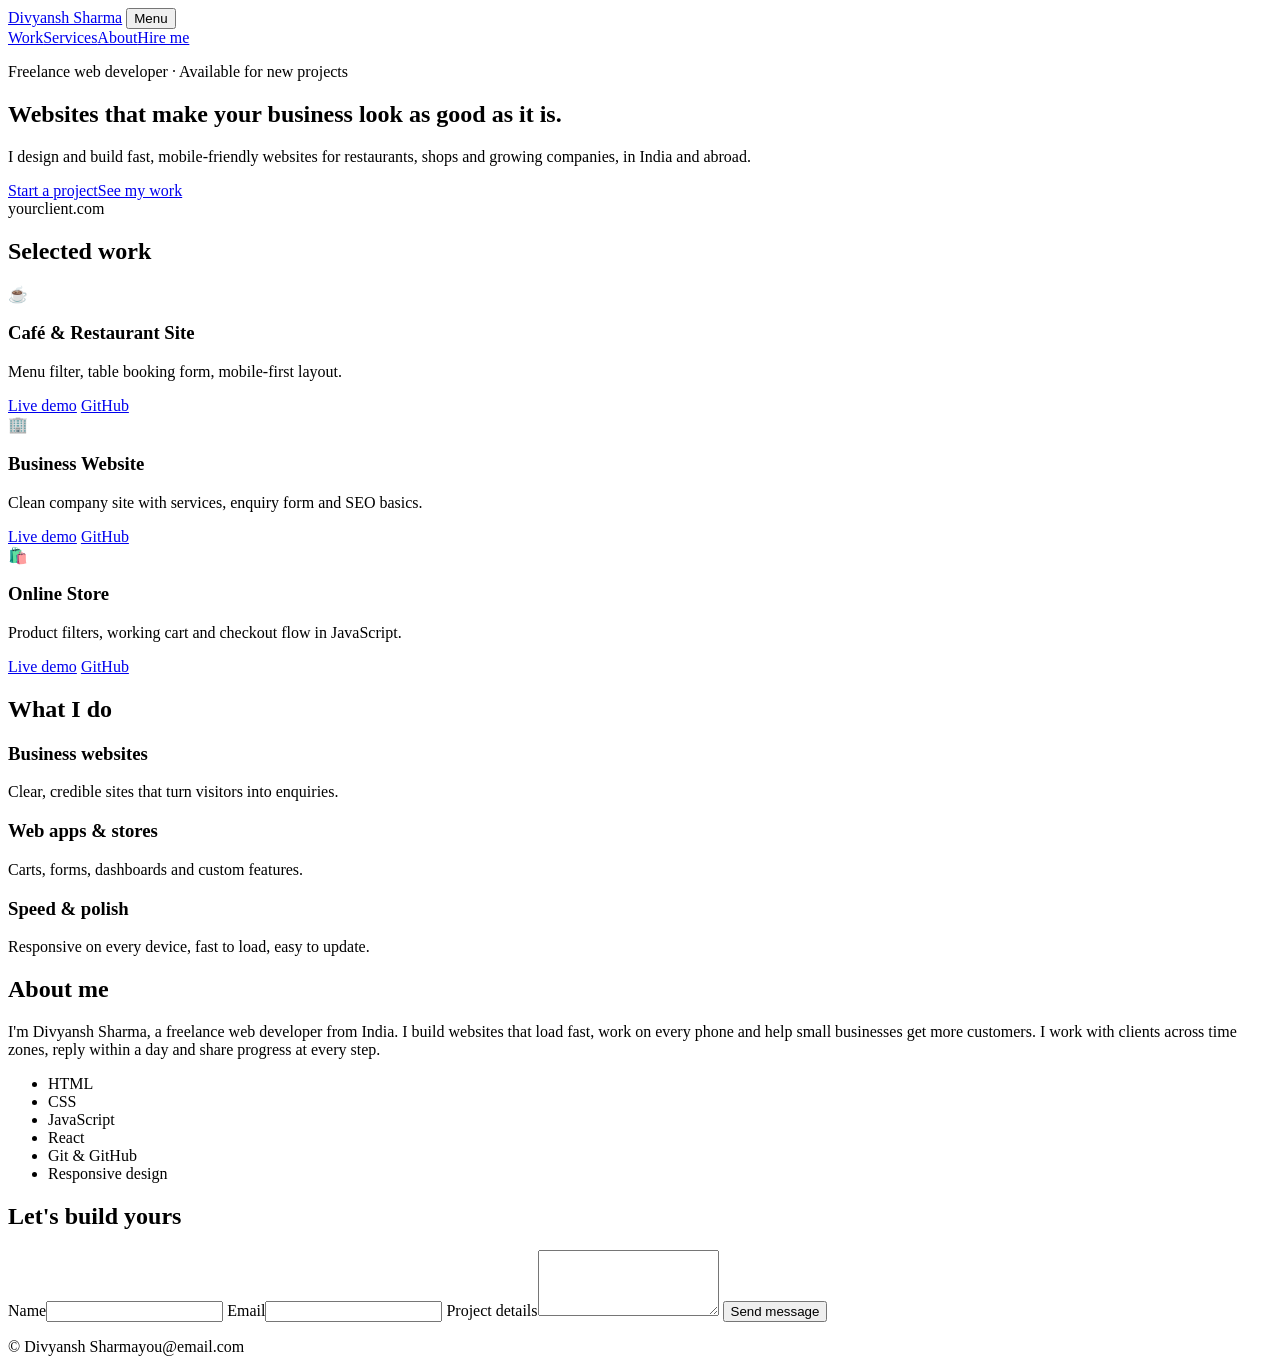
==== index.html @ 746f1582 "Add files via upload" ====
<!DOCTYPE html>
<html lang="en">
<head>
<meta charset="UTF-8">
<meta name="viewport" content="width=device-width, initial-scale=1">
<title>Divyansh Sharma — Freelance Web Developer</title>
<meta name="description" content="Freelance web developer building fast, responsive websites for businesses in India and worldwide.">
<link rel="preconnect" href="https://fonts.googleapis.com">
<link rel="preconnect" href="https://fonts.gstatic.com" crossorigin>
<link href="https://fonts.googleapis.com/css2?family=Fraunces:opsz,wght@9..144,400;9..144,600&family=Manrope:wght@400;500;700&display=swap" rel="stylesheet">
<link rel="stylesheet" href="css/style.css">
</head>
<body>
<header class="nav">
  <a class="logo" href="#top">Divyansh Sharma</a>
  <button class="burger" aria-label="Menu" aria-expanded="false">Menu</button>
  <nav id="menu">
    <a href="#work">Work</a><a href="#services">Services</a><a href="#about">About</a><a class="btn small" href="#contact">Hire me</a>
  </nav>
</header>

<main id="top">
  <section class="hero wrap">
    <div class="hero-text">
      <p class="tag">Freelance web developer · Available for new projects</p>
      <h1>Websites that make your business look as good as it is.</h1>
      <p class="lead">I design and build fast, mobile-friendly websites for restaurants, shops and growing companies, in India and abroad.</p>
      <div class="cta"><a class="btn" href="#contact">Start a project</a><a class="btn ghost" href="#work">See my work</a></div>
    </div>
    <div class="browser" aria-hidden="true">
      <div class="bar"><i></i><i></i><i></i><span>yourclient.com</span></div>
      <div class="screen"><b></b><em></em><em class="s"></em><div class="tiles"><u></u><u></u><u></u></div></div>
    </div>
  </section>

  <section class="wrap" id="work">
    <h2>Selected work</h2>
    <div class="grid">
      <article class="card"><div class="thumb t1">☕</div><h3>Café &amp; Restaurant Site</h3><p>Menu filter, table booking form, mobile-first layout.</p><a href="projects/cafe.html">Live demo</a> <a href="#">GitHub</a></article>
      <article class="card"><div class="thumb t2">🏢</div><h3>Business Website</h3><p>Clean company site with services, enquiry form and SEO basics.</p><a href="projects/business.html">Live demo</a> <a href="#">GitHub</a></article>
      <article class="card"><div class="thumb t3">🛍️</div><h3>Online Store</h3><p>Product filters, working cart and checkout flow in JavaScript.</p><a href="projects/store.html">Live demo</a> <a href="#">GitHub</a></article>
    </div>
  </section>

  <section class="wrap" id="services">
    <h2>What I do</h2>
    <div class="list">
      <div><h3>Business websites</h3><p>Clear, credible sites that turn visitors into enquiries.</p></div>
      <div><h3>Web apps &amp; stores</h3><p>Carts, forms, dashboards and custom features.</p></div>
      <div><h3>Speed &amp; polish</h3><p>Responsive on every device, fast to load, easy to update.</p></div>
    </div>
  </section>

  <section class="wrap about" id="about">
    <h2>About me</h2>
    <p>I'm Divyansh Sharma, a freelance web developer from India. I build websites that load fast, work on every phone and help small businesses get more customers. I work with clients across time zones, reply within a day and share progress at every step.</p>
    <ul class="skills"><li>HTML</li><li>CSS</li><li>JavaScript</li><li>React</li><li>Git &amp; GitHub</li><li>Responsive design</li></ul>
  </section>

  <section class="wrap" id="contact">
    <h2>Let's build yours</h2>
    <form id="form" novalidate>
      <label>Name<input name="name" required></label>
      <label>Email<input name="email" type="email" required></label>
      <label>Project details<textarea name="msg" rows="4" required></textarea></label>
      <button class="btn" type="submit">Send message</button>
      <p id="status" role="status"></p>
    </form>
  </section>
</main>

<footer class="wrap foot"><span>© <span id="yr"></span> Divyansh Sharma</span><span>you@email.com</span></footer>
<script src="js/script.js"></script>
</body>
</html>
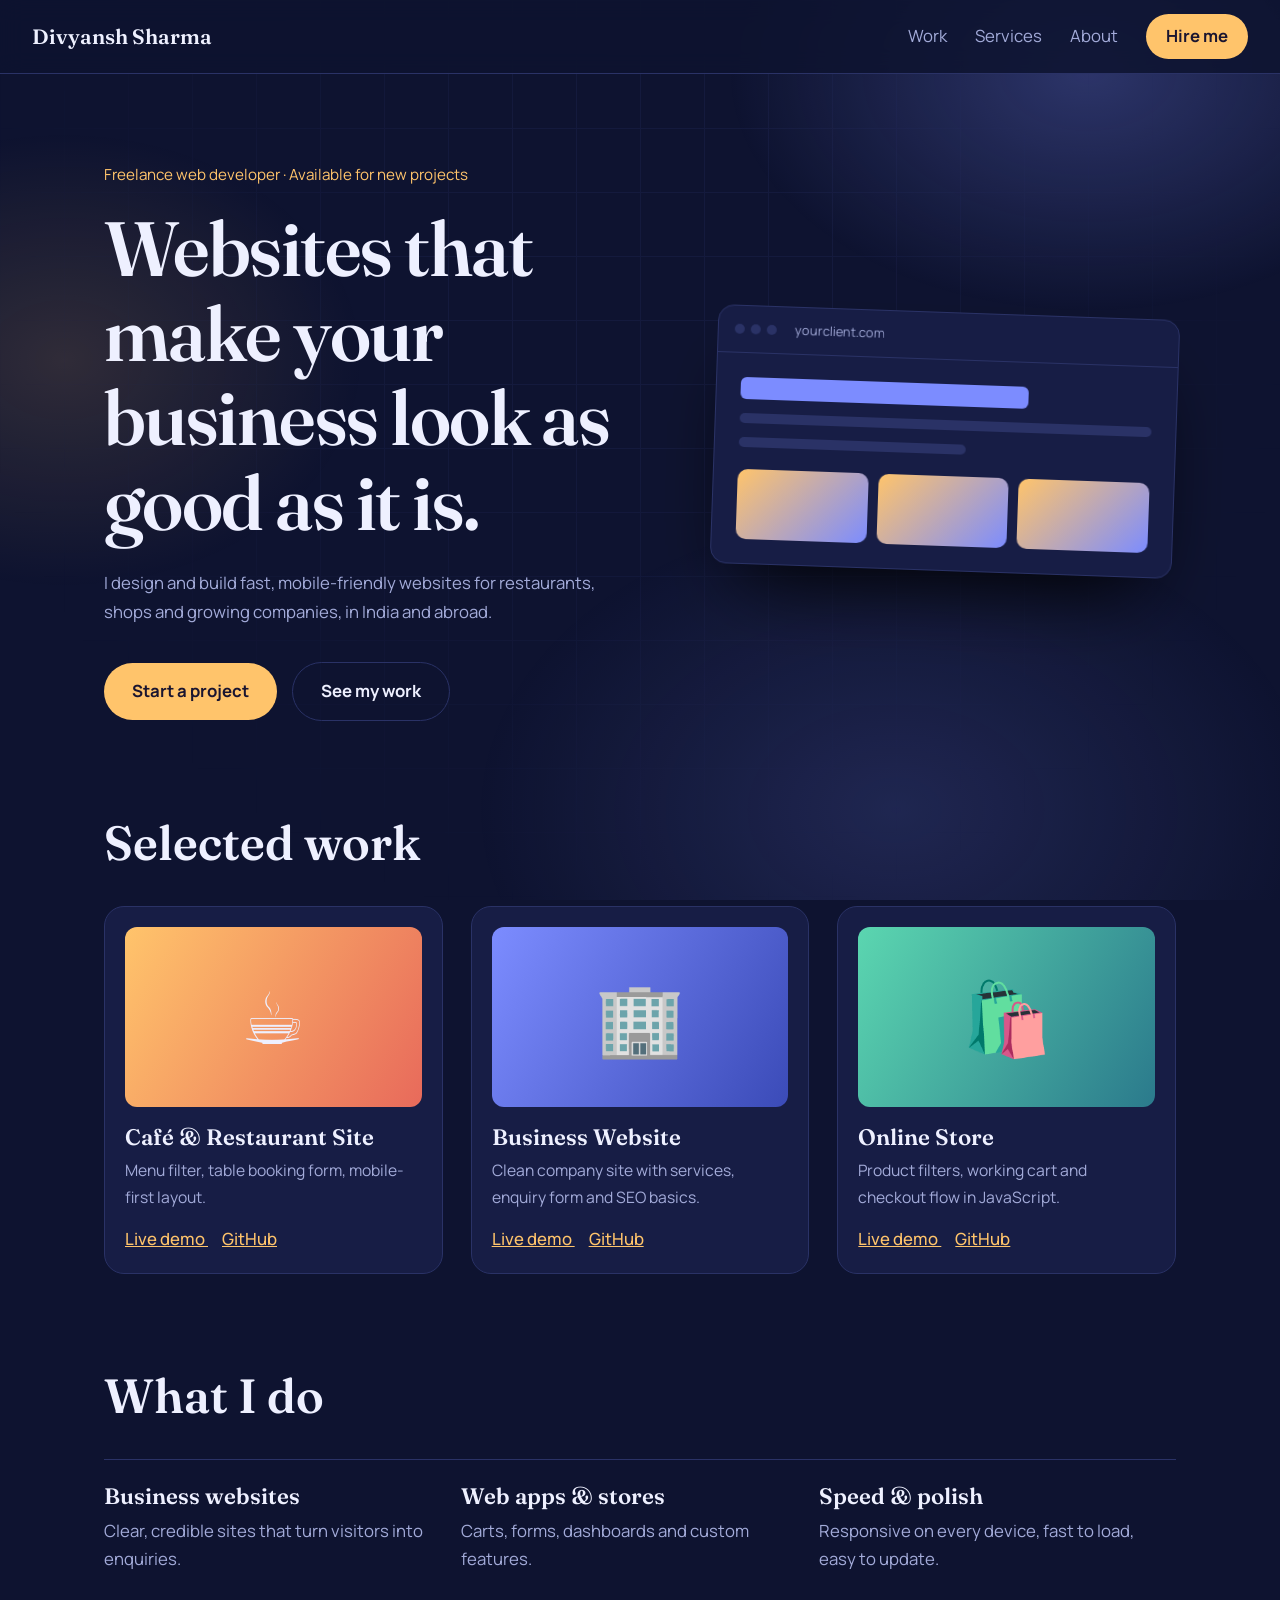
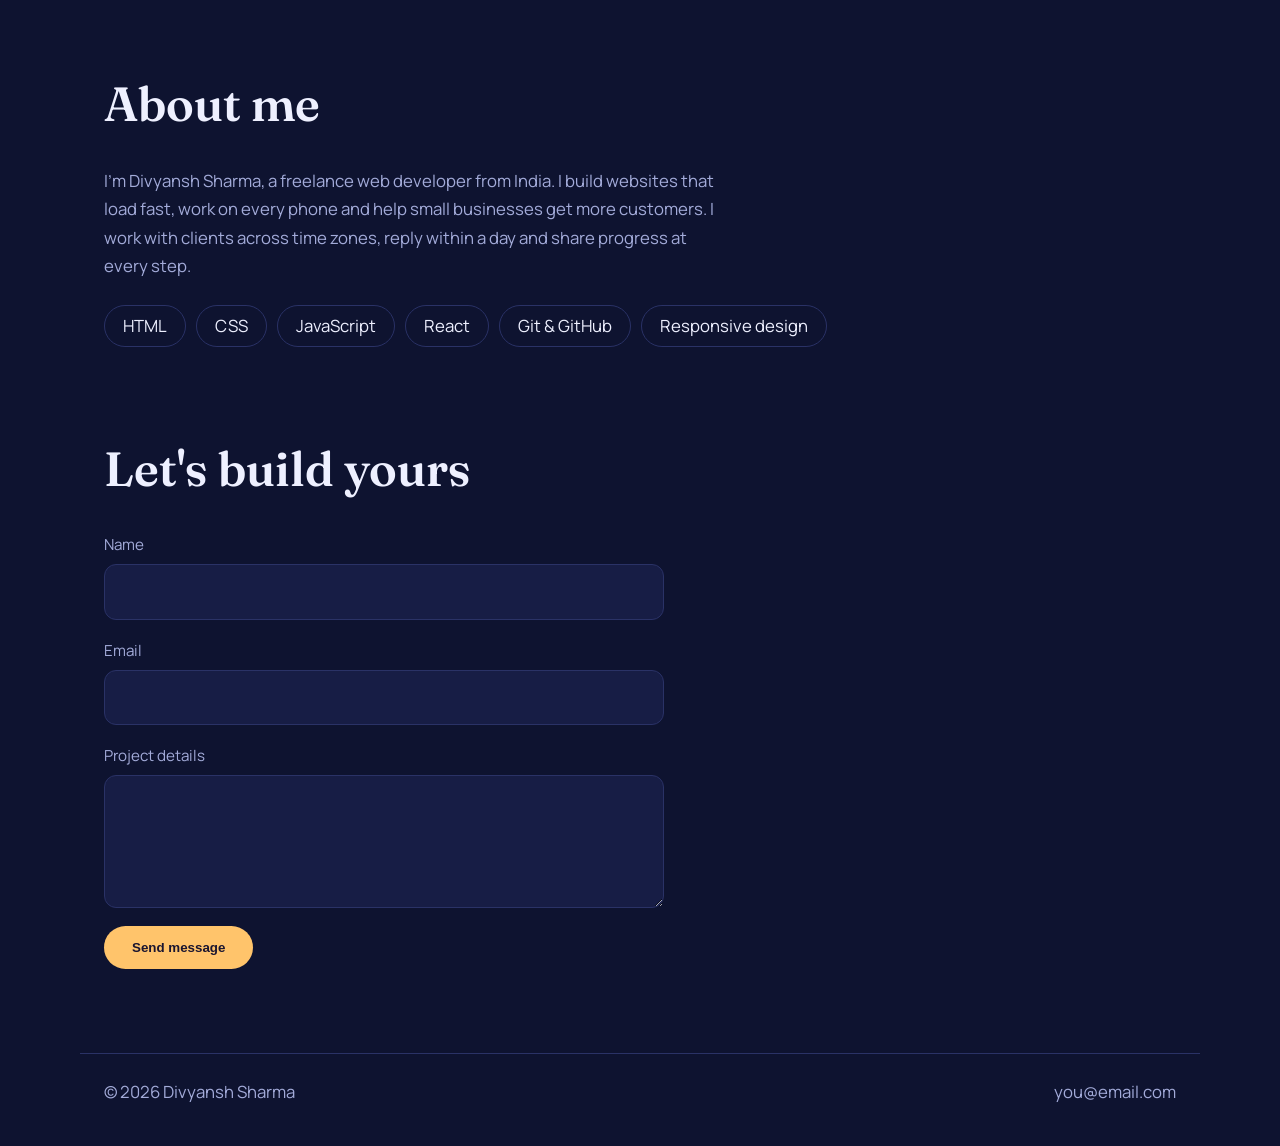
==== commit a4c0769c: "index.html" ====
--- a/index.html
+++ b/index.html
@@ -1,75 +1,334 @@
 <!DOCTYPE html>
 <html lang="en">
+
 <head>
-<meta charset="UTF-8">
-<meta name="viewport" content="width=device-width, initial-scale=1">
-<title>Divyansh Sharma — Freelance Web Developer</title>
-<meta name="description" content="Freelance web developer building fast, responsive websites for businesses in India and worldwide.">
-<link rel="preconnect" href="https://fonts.googleapis.com">
-<link rel="preconnect" href="https://fonts.gstatic.com" crossorigin>
-<link href="https://fonts.googleapis.com/css2?family=Fraunces:opsz,wght@9..144,400;9..144,600&family=Manrope:wght@400;500;700&display=swap" rel="stylesheet">
-<link rel="stylesheet" href="css/style.css">
+  <meta charset="UTF-8">
+  <meta name="viewport" content="width=device-width, initial-scale=1">
+
+  <title>Divyansh Sharma — Freelance Web Developer</title>
+
+  <meta name="description"
+    content="Freelance web developer building fast, responsive websites for businesses in India and worldwide.">
+
+  <!-- Google Fonts -->
+  <link rel="preconnect" href="https://fonts.googleapis.com">
+  <link rel="preconnect" href="https://fonts.gstatic.com" crossorigin>
+
+  <link
+    href="https://fonts.googleapis.com/css2?family=Fraunces:opsz,wght@9..144,400;9..144,600&family=Manrope:wght@400;500;700&display=swap"
+    rel="stylesheet">
+
+  <!-- CSS -->
+  <link rel="stylesheet" href="style.css">
 </head>
+
 <body>
-<header class="nav">
-  <a class="logo" href="#top">Divyansh Sharma</a>
-  <button class="burger" aria-label="Menu" aria-expanded="false">Menu</button>
-  <nav id="menu">
-    <a href="#work">Work</a><a href="#services">Services</a><a href="#about">About</a><a class="btn small" href="#contact">Hire me</a>
-  </nav>
-</header>
-
-<main id="top">
-  <section class="hero wrap">
-    <div class="hero-text">
-      <p class="tag">Freelance web developer · Available for new projects</p>
-      <h1>Websites that make your business look as good as it is.</h1>
-      <p class="lead">I design and build fast, mobile-friendly websites for restaurants, shops and growing companies, in India and abroad.</p>
-      <div class="cta"><a class="btn" href="#contact">Start a project</a><a class="btn ghost" href="#work">See my work</a></div>
-    </div>
-    <div class="browser" aria-hidden="true">
-      <div class="bar"><i></i><i></i><i></i><span>yourclient.com</span></div>
-      <div class="screen"><b></b><em></em><em class="s"></em><div class="tiles"><u></u><u></u><u></u></div></div>
-    </div>
-  </section>
-
-  <section class="wrap" id="work">
-    <h2>Selected work</h2>
-    <div class="grid">
-      <article class="card"><div class="thumb t1">☕</div><h3>Café &amp; Restaurant Site</h3><p>Menu filter, table booking form, mobile-first layout.</p><a href="projects/cafe.html">Live demo</a> <a href="#">GitHub</a></article>
-      <article class="card"><div class="thumb t2">🏢</div><h3>Business Website</h3><p>Clean company site with services, enquiry form and SEO basics.</p><a href="projects/business.html">Live demo</a> <a href="#">GitHub</a></article>
-      <article class="card"><div class="thumb t3">🛍️</div><h3>Online Store</h3><p>Product filters, working cart and checkout flow in JavaScript.</p><a href="projects/store.html">Live demo</a> <a href="#">GitHub</a></article>
-    </div>
-  </section>
-
-  <section class="wrap" id="services">
-    <h2>What I do</h2>
-    <div class="list">
-      <div><h3>Business websites</h3><p>Clear, credible sites that turn visitors into enquiries.</p></div>
-      <div><h3>Web apps &amp; stores</h3><p>Carts, forms, dashboards and custom features.</p></div>
-      <div><h3>Speed &amp; polish</h3><p>Responsive on every device, fast to load, easy to update.</p></div>
-    </div>
-  </section>
-
-  <section class="wrap about" id="about">
-    <h2>About me</h2>
-    <p>I'm Divyansh Sharma, a freelance web developer from India. I build websites that load fast, work on every phone and help small businesses get more customers. I work with clients across time zones, reply within a day and share progress at every step.</p>
-    <ul class="skills"><li>HTML</li><li>CSS</li><li>JavaScript</li><li>React</li><li>Git &amp; GitHub</li><li>Responsive design</li></ul>
-  </section>
-
-  <section class="wrap" id="contact">
-    <h2>Let's build yours</h2>
-    <form id="form" novalidate>
-      <label>Name<input name="name" required></label>
-      <label>Email<input name="email" type="email" required></label>
-      <label>Project details<textarea name="msg" rows="4" required></textarea></label>
-      <button class="btn" type="submit">Send message</button>
-      <p id="status" role="status"></p>
-    </form>
-  </section>
-</main>
-
-<footer class="wrap foot"><span>© <span id="yr"></span> Divyansh Sharma</span><span>you@email.com</span></footer>
-<script src="js/script.js"></script>
+
+  <!-- Navigation -->
+  <header class="nav">
+
+    <a class="logo" href="#top">
+      Divyansh Sharma
+    </a>
+
+    <button class="burger" aria-label="Menu" aria-expanded="false">
+      Menu
+    </button>
+
+    <nav id="menu">
+      <a href="#work">Work</a>
+      <a href="#services">Services</a>
+      <a href="#about">About</a>
+      <a class="btn small" href="#contact">Hire me</a>
+    </nav>
+
+  </header>
+
+
+  <main id="top">
+
+    <!-- Hero Section -->
+    <section class="hero wrap">
+
+      <div class="hero-text">
+
+        <p class="tag">
+          Freelance web developer · Available for new projects
+        </p>
+
+        <h1>
+          Websites that make your business look as good as it is.
+        </h1>
+
+        <p class="lead">
+          I design and build fast, mobile-friendly websites for restaurants,
+          shops and growing companies, in India and abroad.
+        </p>
+
+        <div class="cta">
+
+          <a class="btn" href="#contact">
+            Start a project
+          </a>
+
+          <a class="btn ghost" href="#work">
+            See my work
+          </a>
+
+        </div>
+
+      </div>
+
+
+      <div class="browser" aria-hidden="true">
+
+        <div class="bar">
+          <i></i>
+          <i></i>
+          <i></i>
+          <span>yourclient.com</span>
+        </div>
+
+        <div class="screen">
+          <b></b>
+          <em></em>
+          <em class="s"></em>
+
+          <div class="tiles">
+            <u></u>
+            <u></u>
+            <u></u>
+          </div>
+
+        </div>
+
+      </div>
+
+    </section>
+
+
+    <!-- Work Section -->
+    <section class="wrap" id="work">
+
+      <h2>
+        Selected work
+      </h2>
+
+      <div class="grid">
+
+        <!-- Cafe -->
+        <article class="card">
+
+          <div class="thumb t1">
+            ☕
+          </div>
+
+          <h3>
+            Café &amp; Restaurant Site
+          </h3>
+
+          <p>
+            Menu filter, table booking form, mobile-first layout.
+          </p>
+
+          <a href="cafe.html">
+            Live demo
+          </a>
+
+          <a href="#">
+            GitHub
+          </a>
+
+        </article>
+
+
+        <!-- Business -->
+        <article class="card">
+
+          <div class="thumb t2">
+            🏢
+          </div>
+
+          <h3>
+            Business Website
+          </h3>
+
+          <p>
+            Clean company site with services, enquiry form and SEO basics.
+          </p>
+
+          <a href="business.html">
+            Live demo
+          </a>
+
+          <a href="#">
+            GitHub
+          </a>
+
+        </article>
+
+
+        <!-- Online Store -->
+        <article class="card">
+
+          <div class="thumb t3">
+            🛍️
+          </div>
+
+          <h3>
+            Online Store
+          </h3>
+
+          <p>
+            Product filters, working cart and checkout flow in JavaScript.
+          </p>
+
+          <a href="store.html">
+            Live demo
+          </a>
+
+          <a href="#">
+            GitHub
+          </a>
+
+        </article>
+
+      </div>
+
+    </section>
+
+
+    <!-- Services Section -->
+    <section class="wrap" id="services">
+
+      <h2>
+        What I do
+      </h2>
+
+      <div class="list">
+
+        <div>
+          <h3>
+            Business websites
+          </h3>
+
+          <p>
+            Clear, credible sites that turn visitors into enquiries.
+          </p>
+        </div>
+
+
+        <div>
+          <h3>
+            Web apps &amp; stores
+          </h3>
+
+          <p>
+            Carts, forms, dashboards and custom features.
+          </p>
+        </div>
+
+
+        <div>
+          <h3>
+            Speed &amp; polish
+          </h3>
+
+          <p>
+            Responsive on every device, fast to load, easy to update.
+          </p>
+        </div>
+
+      </div>
+
+    </section>
+
+
+    <!-- About Section -->
+    <section class="wrap about" id="about">
+
+      <h2>
+        About me
+      </h2>
+
+      <p>
+        I'm Divyansh Sharma, a freelance web developer from India.
+        I build websites that load fast, work on every phone and help
+        small businesses get more customers. I work with clients across
+        time zones, reply within a day and share progress at every step.
+      </p>
+
+      <ul class="skills">
+
+        <li>HTML</li>
+        <li>CSS</li>
+        <li>JavaScript</li>
+        <li>React</li>
+        <li>Git &amp; GitHub</li>
+        <li>Responsive design</li>
+
+      </ul>
+
+    </section>
+
+
+    <!-- Contact Section -->
+    <section class="wrap" id="contact">
+
+      <h2>
+        Let's build yours
+      </h2>
+
+      <form id="form" novalidate>
+
+        <label>
+          Name
+          <input name="name" required>
+        </label>
+
+
+        <label>
+          Email
+          <input name="email" type="email" required>
+        </label>
+
+
+        <label>
+          Project details
+          <textarea name="msg" rows="4" required></textarea>
+        </label>
+
+
+        <button class="btn" type="submit">
+          Send message
+        </button>
+
+        <p id="status" role="status"></p>
+
+      </form>
+
+    </section>
+
+  </main>
+
+
+  <!-- Footer -->
+  <footer class="wrap foot">
+
+    <span>
+      © <span id="yr"></span> Divyansh Sharma
+    </span>
+
+    <span>
+      you@email.com
+    </span>
+
+  </footer>
+
+
+  <!-- JavaScript -->
+  <script src="script.js"></script>
+
 </body>
-</html>+
+</html>
--- a/style.css
+++ b/style.css
@@ -0,0 +1,75 @@
+:root{--bg:#0E1330;--surf:#171D45;--line:#2A3266;--text:#EEF0FF;--mute:#A3ABD9;--acc:#7C8CFF;--gold:#FFC46B}
+*{box-sizing:border-box;margin:0}
+html{scroll-behavior:smooth;scroll-padding-top:80px}
+body{background:var(--bg);color:var(--text);font:400 1.05rem/1.7 Manrope,system-ui,sans-serif}
+h1,h2,h3{font-family:Fraunces,Georgia,serif;font-weight:600;line-height:1.1}
+a{color:inherit}
+.wrap{max-width:1120px;margin:auto;padding:96px 24px 0}
+.nav{position:sticky;top:0;z-index:9;display:flex;justify-content:space-between;align-items:center;padding:14px 32px;background:rgba(14,19,48,.85);backdrop-filter:blur(12px);border-bottom:1px solid var(--line)}
+.logo{font:600 1.3rem Fraunces,serif;text-decoration:none}
+nav{display:flex;gap:28px;align-items:center}
+nav a{text-decoration:none;color:var(--mute);transition:color .2s}
+nav a:hover{color:var(--text)}
+.burger{display:none;background:none;border:1px solid var(--line);color:var(--text);padding:6px 14px;border-radius:99px;font:inherit}
+.btn{display:inline-block;background:var(--gold);color:#1a1530!important;padding:14px 28px;border-radius:99px;font-weight:700;border:0;cursor:pointer;text-decoration:none;transition:transform .2s}
+.btn:hover{transform:translateY(-2px)}
+.btn.small{padding:8px 20px}
+.btn.ghost{background:none;color:var(--text)!important;border:1px solid var(--line);margin-left:12px}
+:focus-visible{outline:2px solid var(--acc);outline-offset:3px}
+.hero{display:grid;grid-template-columns:1.2fr 1fr;gap:56px;align-items:center;padding-top:88px}
+.tag{color:var(--gold);font-size:.95rem;margin-bottom:20px}
+h1{font-size:clamp(2.6rem,6vw,4.8rem);letter-spacing:-.02em}
+.lead{color:var(--mute);max-width:52ch;margin:24px 0 36px}
+.hero-text>*{animation:in .8s both}
+.hero-text>*:nth-child(2){animation-delay:.1s}.hero-text>*:nth-child(3){animation-delay:.2s}.hero-text>*:nth-child(4){animation-delay:.3s}
+@keyframes in{from{opacity:0;transform:translateY(24px)}}
+.browser{background:var(--surf);border:1px solid var(--line);border-radius:16px;box-shadow:0 40px 80px -30px #000;transform:rotate(2deg);animation:float 6s ease-in-out infinite}
+@keyframes float{50%{transform:rotate(2deg) translateY(-12px)}}
+.bar{display:flex;gap:6px;align-items:center;padding:12px 16px;border-bottom:1px solid var(--line)}
+.bar i{width:10px;height:10px;border-radius:50%;background:var(--line)}
+.bar span{margin-left:12px;font-size:.8rem;color:var(--mute)}
+.screen{padding:24px}
+.screen b{display:block;height:22px;width:70%;background:var(--acc);border-radius:6px}
+.screen em{display:block;height:10px;background:var(--line);border-radius:6px;margin-top:14px}
+.screen em.s{width:55%}
+.tiles{display:grid;grid-template-columns:repeat(3,1fr);gap:10px;margin-top:22px}
+.tiles u{height:70px;border-radius:10px;background:linear-gradient(135deg,var(--gold),var(--acc))}
+h2{font-size:clamp(2rem,4vw,3rem);margin-bottom:36px}
+.grid{display:grid;grid-template-columns:repeat(auto-fit,minmax(280px,1fr));gap:28px}
+.card{background:var(--surf);border:1px solid var(--line);border-radius:20px;padding:20px}
+.card h3{font-size:1.4rem;margin:18px 0 8px}
+.card p{color:var(--mute);margin-bottom:14px;font-size:.98rem}
+.card a{color:var(--gold);margin-right:14px;font-weight:500}
+.thumb{height:180px;border-radius:12px;display:grid;place-items:center;font-size:4.5rem}
+.t1{background:linear-gradient(120deg,#FFC46B,#E86A5B)}.t2{background:linear-gradient(120deg,#7C8CFF,#3B4BB8)}.t3{background:linear-gradient(120deg,#5BD6B0,#2B7A8C)}
+.list{display:grid;grid-template-columns:repeat(auto-fit,minmax(240px,1fr));gap:0}
+.list div{padding:8px 28px 8px 0;border-top:1px solid var(--line);padding-top:24px}
+.list h3{font-size:1.4rem;margin-bottom:8px}
+.list p,.about p{color:var(--mute);max-width:62ch}
+.skills{display:flex;flex-wrap:wrap;gap:10px;list-style:none;padding:0;margin-top:24px}
+.skills li{border:1px solid var(--line);padding:6px 18px;border-radius:99px}
+form{display:grid;gap:18px;max-width:560px}
+label{display:grid;gap:6px;color:var(--mute);font-size:.95rem}
+input,textarea{background:var(--surf);border:1px solid var(--line);border-radius:12px;padding:14px;color:var(--text);font:inherit}
+form .btn{justify-self:start}
+#status{min-height:1.5em;color:var(--gold)}
+.foot{display:flex;justify-content:space-between;padding-bottom:40px;margin-top:40px;color:var(--mute);border-top:1px solid var(--line);padding-top:24px}
+@media(max-width:820px){
+  .hero{grid-template-columns:1fr;padding-top:48px}
+  .browser{display:none}
+  .burger{display:block}
+  nav{display:none;position:absolute;top:100%;left:0;right:0;flex-direction:column;padding:24px;background:var(--bg);border-bottom:1px solid var(--line)}
+  nav.open{display:flex}
+  .wrap{padding-top:72px}
+}
+@media(prefers-reduced-motion:reduce){*{animation:none!important;scroll-behavior:auto}}
+
+body::before{content:"";position:fixed;inset:0;z-index:-1;background:
+radial-gradient(600px 400px at 85% 8%,rgba(124,140,255,.28),transparent 60%),
+radial-gradient(500px 380px at 5% 40%,rgba(255,196,107,.14),transparent 60%),
+radial-gradient(700px 500px at 70% 90%,rgba(124,140,255,.16),transparent 60%)}
+body::after{content:"";position:fixed;inset:0;z-index:-1;pointer-events:none;
+background-image:linear-gradient(var(--line) 1px,transparent 1px),linear-gradient(90deg,var(--line) 1px,transparent 1px);
+background-size:64px 64px;opacity:.25;
+-webkit-mask-image:radial-gradient(ellipse at 50% 30%,#000 20%,transparent 75%);
+mask-image:radial-gradient(ellipse at 50% 30%,#000 20%,transparent 75%)}
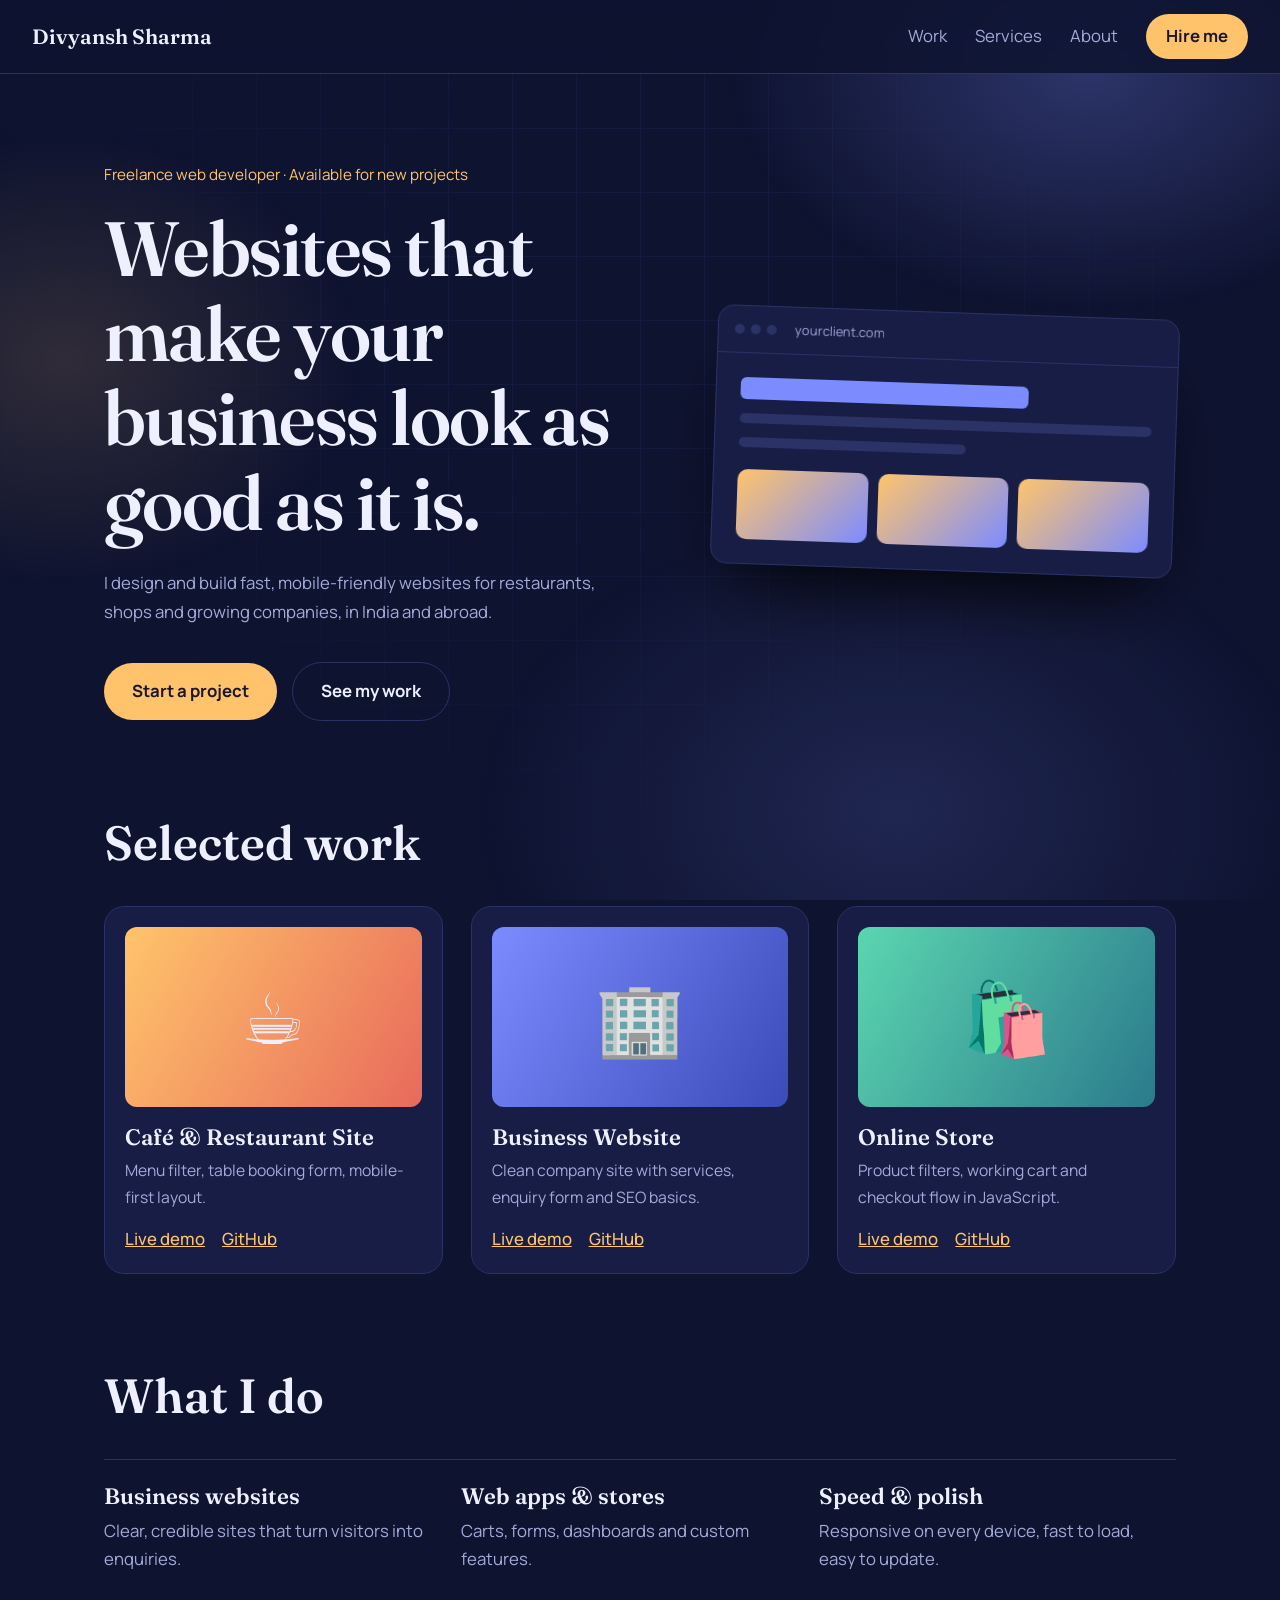
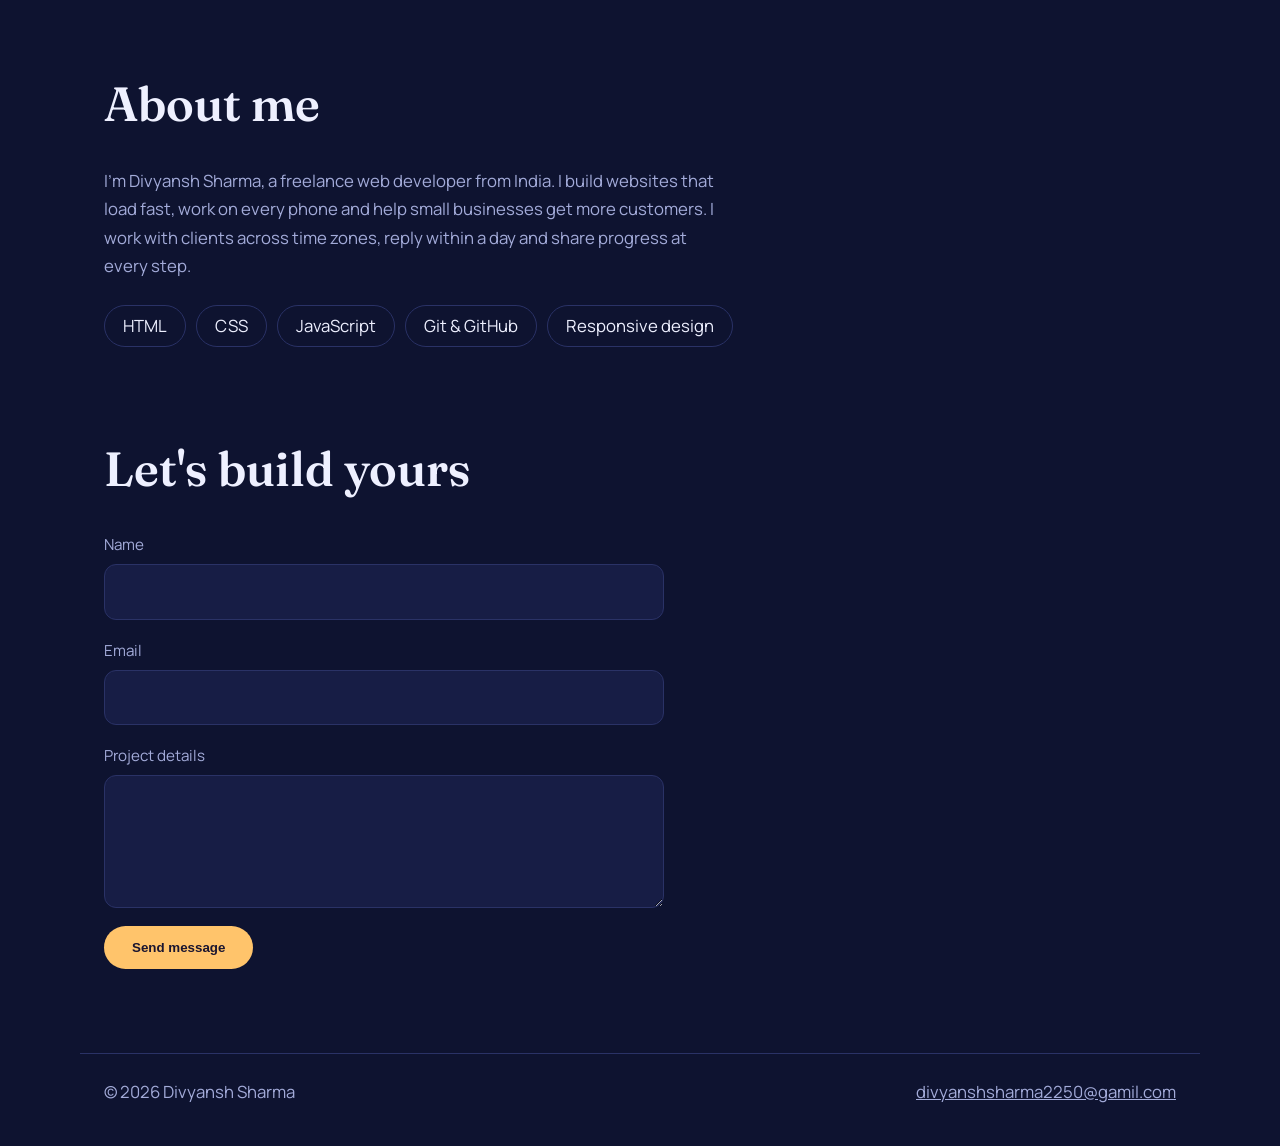
==== commit 5b33e184: "index.html" ====
--- a/index.html
+++ b/index.html
@@ -1,334 +1,271 @@
 <!DOCTYPE html>
 <html lang="en">
-
 <head>
-  <meta charset="UTF-8">
-  <meta name="viewport" content="width=device-width, initial-scale=1">
-
-  <title>Divyansh Sharma — Freelance Web Developer</title>
-
-  <meta name="description"
-    content="Freelance web developer building fast, responsive websites for businesses in India and worldwide.">
-
-  <!-- Google Fonts -->
-  <link rel="preconnect" href="https://fonts.googleapis.com">
-  <link rel="preconnect" href="https://fonts.gstatic.com" crossorigin>
-
-  <link
-    href="https://fonts.googleapis.com/css2?family=Fraunces:opsz,wght@9..144,400;9..144,600&family=Manrope:wght@400;500;700&display=swap"
-    rel="stylesheet">
-
-  <!-- CSS -->
-  <link rel="stylesheet" href="style.css">
+<meta charset="UTF-8">
+<meta name="viewport" content="width=device-width, initial-scale=1">
+
+<title>Divyansh Sharma — Freelance Web Developer</title>
+
+<meta name="description" content="Freelance web developer building fast, responsive websites for businesses in India and worldwide.">
+
+<link rel="preconnect" href="https://fonts.googleapis.com">
+<link rel="preconnect" href="https://fonts.gstatic.com" crossorigin>
+
+<link href="https://fonts.googleapis.com/css2?family=Fraunces:opsz,wght@9..144,400;9..144,600&family=Manrope:wght@400;500;700&display=swap" rel="stylesheet">
+
+<link rel="stylesheet" href="style.css">
 </head>
 
 <body>
 
-  <!-- Navigation -->
-  <header class="nav">
-
-    <a class="logo" href="#top">
-      Divyansh Sharma
-    </a>
-
-    <button class="burger" aria-label="Menu" aria-expanded="false">
-      Menu
+<header class="nav">
+  <a class="logo" href="#top">Divyansh Sharma</a>
+
+  <button class="burger" aria-label="Menu" aria-expanded="false">
+    Menu
+  </button>
+
+  <nav id="menu">
+    <a href="#work">Work</a>
+    <a href="#services">Services</a>
+    <a href="#about">About</a>
+    <a class="btn small" href="#contact">Hire me</a>
+  </nav>
+</header>
+
+<main id="top">
+
+<section class="hero wrap">
+
+  <div class="hero-text">
+
+    <p class="tag">
+      Freelance web developer · Available for new projects
+    </p>
+
+    <h1>
+      Websites that make your business look as good as it is.
+    </h1>
+
+    <p class="lead">
+      I design and build fast, mobile-friendly websites for restaurants,
+      shops and growing companies, in India and abroad.
+    </p>
+
+    <div class="cta">
+      <a class="btn" href="#contact">Start a project</a>
+      <a class="btn ghost" href="#work">See my work</a>
+    </div>
+
+  </div>
+
+  <div class="browser" aria-hidden="true">
+
+    <div class="bar">
+      <i></i>
+      <i></i>
+      <i></i>
+      <span>yourclient.com</span>
+    </div>
+
+    <div class="screen">
+      <b></b>
+      <em></em>
+      <em class="s"></em>
+
+      <div class="tiles">
+        <u></u>
+        <u></u>
+        <u></u>
+      </div>
+    </div>
+
+  </div>
+
+</section>
+
+
+<section class="wrap" id="work">
+
+  <h2>Selected work</h2>
+
+  <div class="grid">
+
+    <article class="card">
+
+      <div class="thumb t1">☕</div>
+
+      <h3>Café &amp; Restaurant Site</h3>
+
+      <p>
+        Menu filter, table booking form, mobile-first layout.
+      </p>
+
+      <a href="cafe.html">Live demo</a>
+
+      <a
+        href="https://github.com/divyansh-sharma613/Restaurant-Caf-Website"
+        target="_blank"
+        rel="noopener noreferrer"
+      >
+        GitHub
+      </a>
+
+    </article>
+
+
+    <article class="card">
+
+      <div class="thumb t2">🏢</div>
+
+      <h3>Business Website</h3>
+
+      <p>
+        Clean company site with services, enquiry form and SEO basics.
+      </p>
+
+      <a href="business.html">Live demo</a>
+
+      <a
+        href="https://github.com/divyansh-sharma613/Business-Website"
+        target="_blank"
+        rel="noopener noreferrer"
+      >
+        GitHub
+      </a>
+
+    </article>
+
+
+    <article class="card">
+
+      <div class="thumb t3">🛍️</div>
+
+      <h3>Online Store</h3>
+
+      <p>
+        Product filters, working cart and checkout flow in JavaScript.
+      </p>
+
+      <a href="store.html">Live demo</a>
+
+      <a
+        href="https://github.com/divyansh-sharma613/Online-store"
+        target="_blank"
+        rel="noopener noreferrer"
+      >
+        GitHub
+      </a>
+
+    </article>
+
+  </div>
+
+</section>
+
+
+<section class="wrap" id="services">
+
+  <h2>What I do</h2>
+
+  <div class="list">
+
+    <div>
+      <h3>Business websites</h3>
+      <p>
+        Clear, credible sites that turn visitors into enquiries.
+      </p>
+    </div>
+
+    <div>
+      <h3>Web apps &amp; stores</h3>
+      <p>
+        Carts, forms, dashboards and custom features.
+      </p>
+    </div>
+
+    <div>
+      <h3>Speed &amp; polish</h3>
+      <p>
+        Responsive on every device, fast to load, easy to update.
+      </p>
+    </div>
+
+  </div>
+
+</section>
+
+
+<section class="wrap about" id="about">
+
+  <h2>About me</h2>
+
+  <p>
+    I'm Divyansh Sharma, a freelance web developer from India.
+    I build websites that load fast, work on every phone and help
+    small businesses get more customers. I work with clients across
+    time zones, reply within a day and share progress at every step.
+  </p>
+
+  <ul class="skills">
+    <li>HTML</li>
+    <li>CSS</li>
+    <li>JavaScript</li>
+    <li>Git &amp; GitHub</li>
+    <li>Responsive design</li>
+  </ul>
+
+</section>
+
+
+<section class="wrap" id="contact">
+
+  <h2>Let's build yours</h2>
+
+  <form id="form" novalidate>
+
+    <label>
+      Name
+      <input name="name" required>
+    </label>
+
+    <label>
+      Email
+      <input name="email" type="email" required>
+    </label>
+
+    <label>
+      Project details
+      <textarea name="msg" rows="4" required></textarea>
+    </label>
+
+    <button class="btn" type="submit">
+      Send message
     </button>
 
-    <nav id="menu">
-      <a href="#work">Work</a>
-      <a href="#services">Services</a>
-      <a href="#about">About</a>
-      <a class="btn small" href="#contact">Hire me</a>
-    </nav>
-
-  </header>
-
-
-  <main id="top">
-
-    <!-- Hero Section -->
-    <section class="hero wrap">
-
-      <div class="hero-text">
-
-        <p class="tag">
-          Freelance web developer · Available for new projects
-        </p>
-
-        <h1>
-          Websites that make your business look as good as it is.
-        </h1>
-
-        <p class="lead">
-          I design and build fast, mobile-friendly websites for restaurants,
-          shops and growing companies, in India and abroad.
-        </p>
-
-        <div class="cta">
-
-          <a class="btn" href="#contact">
-            Start a project
-          </a>
-
-          <a class="btn ghost" href="#work">
-            See my work
-          </a>
-
-        </div>
-
-      </div>
-
-
-      <div class="browser" aria-hidden="true">
-
-        <div class="bar">
-          <i></i>
-          <i></i>
-          <i></i>
-          <span>yourclient.com</span>
-        </div>
-
-        <div class="screen">
-          <b></b>
-          <em></em>
-          <em class="s"></em>
-
-          <div class="tiles">
-            <u></u>
-            <u></u>
-            <u></u>
-          </div>
-
-        </div>
-
-      </div>
-
-    </section>
-
-
-    <!-- Work Section -->
-    <section class="wrap" id="work">
-
-      <h2>
-        Selected work
-      </h2>
-
-      <div class="grid">
-
-        <!-- Cafe -->
-        <article class="card">
-
-          <div class="thumb t1">
-            ☕
-          </div>
-
-          <h3>
-            Café &amp; Restaurant Site
-          </h3>
-
-          <p>
-            Menu filter, table booking form, mobile-first layout.
-          </p>
-
-          <a href="cafe.html">
-            Live demo
-          </a>
-
-          <a href="#">
-            GitHub
-          </a>
-
-        </article>
-
-
-        <!-- Business -->
-        <article class="card">
-
-          <div class="thumb t2">
-            🏢
-          </div>
-
-          <h3>
-            Business Website
-          </h3>
-
-          <p>
-            Clean company site with services, enquiry form and SEO basics.
-          </p>
-
-          <a href="business.html">
-            Live demo
-          </a>
-
-          <a href="#">
-            GitHub
-          </a>
-
-        </article>
-
-
-        <!-- Online Store -->
-        <article class="card">
-
-          <div class="thumb t3">
-            🛍️
-          </div>
-
-          <h3>
-            Online Store
-          </h3>
-
-          <p>
-            Product filters, working cart and checkout flow in JavaScript.
-          </p>
-
-          <a href="store.html">
-            Live demo
-          </a>
-
-          <a href="#">
-            GitHub
-          </a>
-
-        </article>
-
-      </div>
-
-    </section>
-
-
-    <!-- Services Section -->
-    <section class="wrap" id="services">
-
-      <h2>
-        What I do
-      </h2>
-
-      <div class="list">
-
-        <div>
-          <h3>
-            Business websites
-          </h3>
-
-          <p>
-            Clear, credible sites that turn visitors into enquiries.
-          </p>
-        </div>
-
-
-        <div>
-          <h3>
-            Web apps &amp; stores
-          </h3>
-
-          <p>
-            Carts, forms, dashboards and custom features.
-          </p>
-        </div>
-
-
-        <div>
-          <h3>
-            Speed &amp; polish
-          </h3>
-
-          <p>
-            Responsive on every device, fast to load, easy to update.
-          </p>
-        </div>
-
-      </div>
-
-    </section>
-
-
-    <!-- About Section -->
-    <section class="wrap about" id="about">
-
-      <h2>
-        About me
-      </h2>
-
-      <p>
-        I'm Divyansh Sharma, a freelance web developer from India.
-        I build websites that load fast, work on every phone and help
-        small businesses get more customers. I work with clients across
-        time zones, reply within a day and share progress at every step.
-      </p>
-
-      <ul class="skills">
-
-        <li>HTML</li>
-        <li>CSS</li>
-        <li>JavaScript</li>
-        <li>React</li>
-        <li>Git &amp; GitHub</li>
-        <li>Responsive design</li>
-
-      </ul>
-
-    </section>
-
-
-    <!-- Contact Section -->
-    <section class="wrap" id="contact">
-
-      <h2>
-        Let's build yours
-      </h2>
-
-      <form id="form" novalidate>
-
-        <label>
-          Name
-          <input name="name" required>
-        </label>
-
-
-        <label>
-          Email
-          <input name="email" type="email" required>
-        </label>
-
-
-        <label>
-          Project details
-          <textarea name="msg" rows="4" required></textarea>
-        </label>
-
-
-        <button class="btn" type="submit">
-          Send message
-        </button>
-
-        <p id="status" role="status"></p>
-
-      </form>
-
-    </section>
-
-  </main>
-
-
-  <!-- Footer -->
-  <footer class="wrap foot">
-
-    <span>
-      © <span id="yr"></span> Divyansh Sharma
-    </span>
-
-    <span>
-      you@email.com
-    </span>
-
-  </footer>
-
-
-  <!-- JavaScript -->
-  <script src="script.js"></script>
+    <p id="status" role="status"></p>
+
+  </form>
+
+</section>
+
+</main>
+
+
+<footer class="wrap foot">
+
+  <span>
+    © <span id="yr"></span> Divyansh Sharma
+  </span>
+
+  <a href="mailto:divyanshsharma2250@gamil.com">
+    divyanshsharma2250@gamil.com
+  </a>
+
+</footer>
+
+
+<script src="script.js"></script>
 
 </body>
-
 </html>
